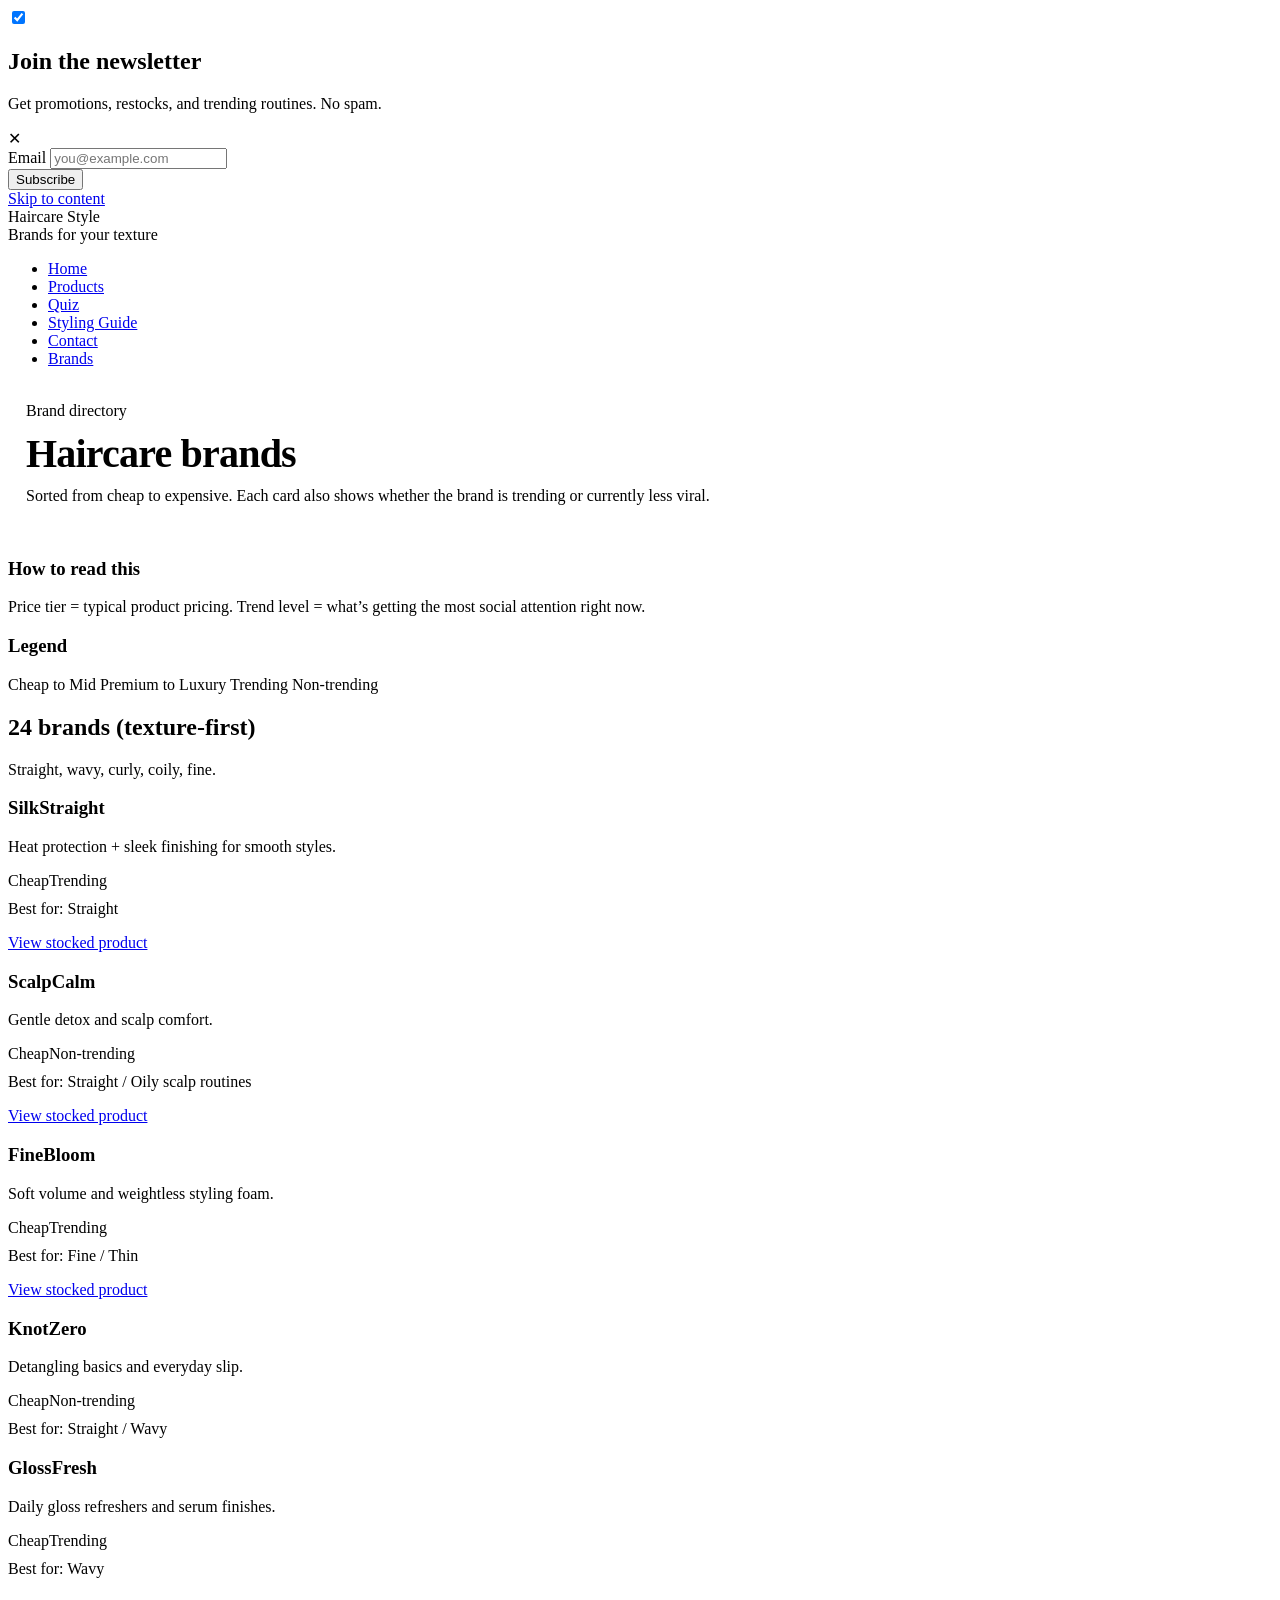
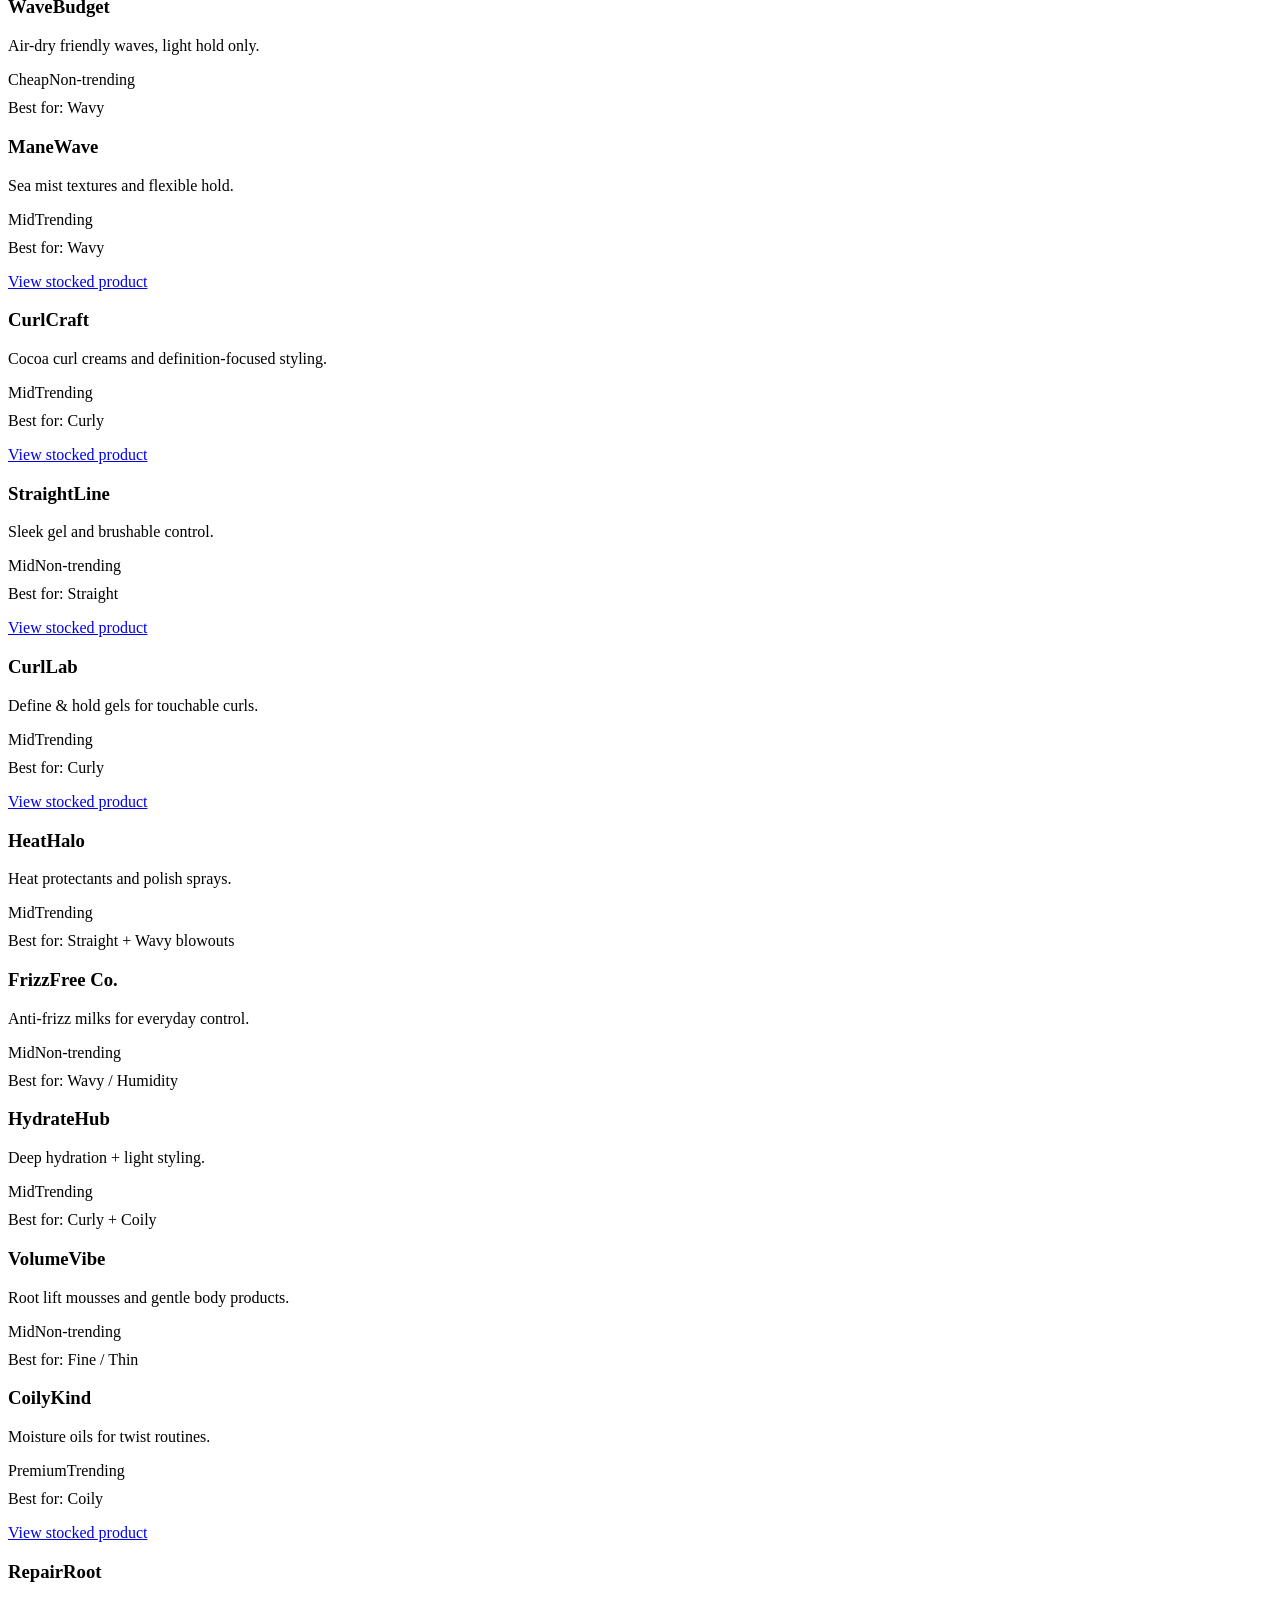
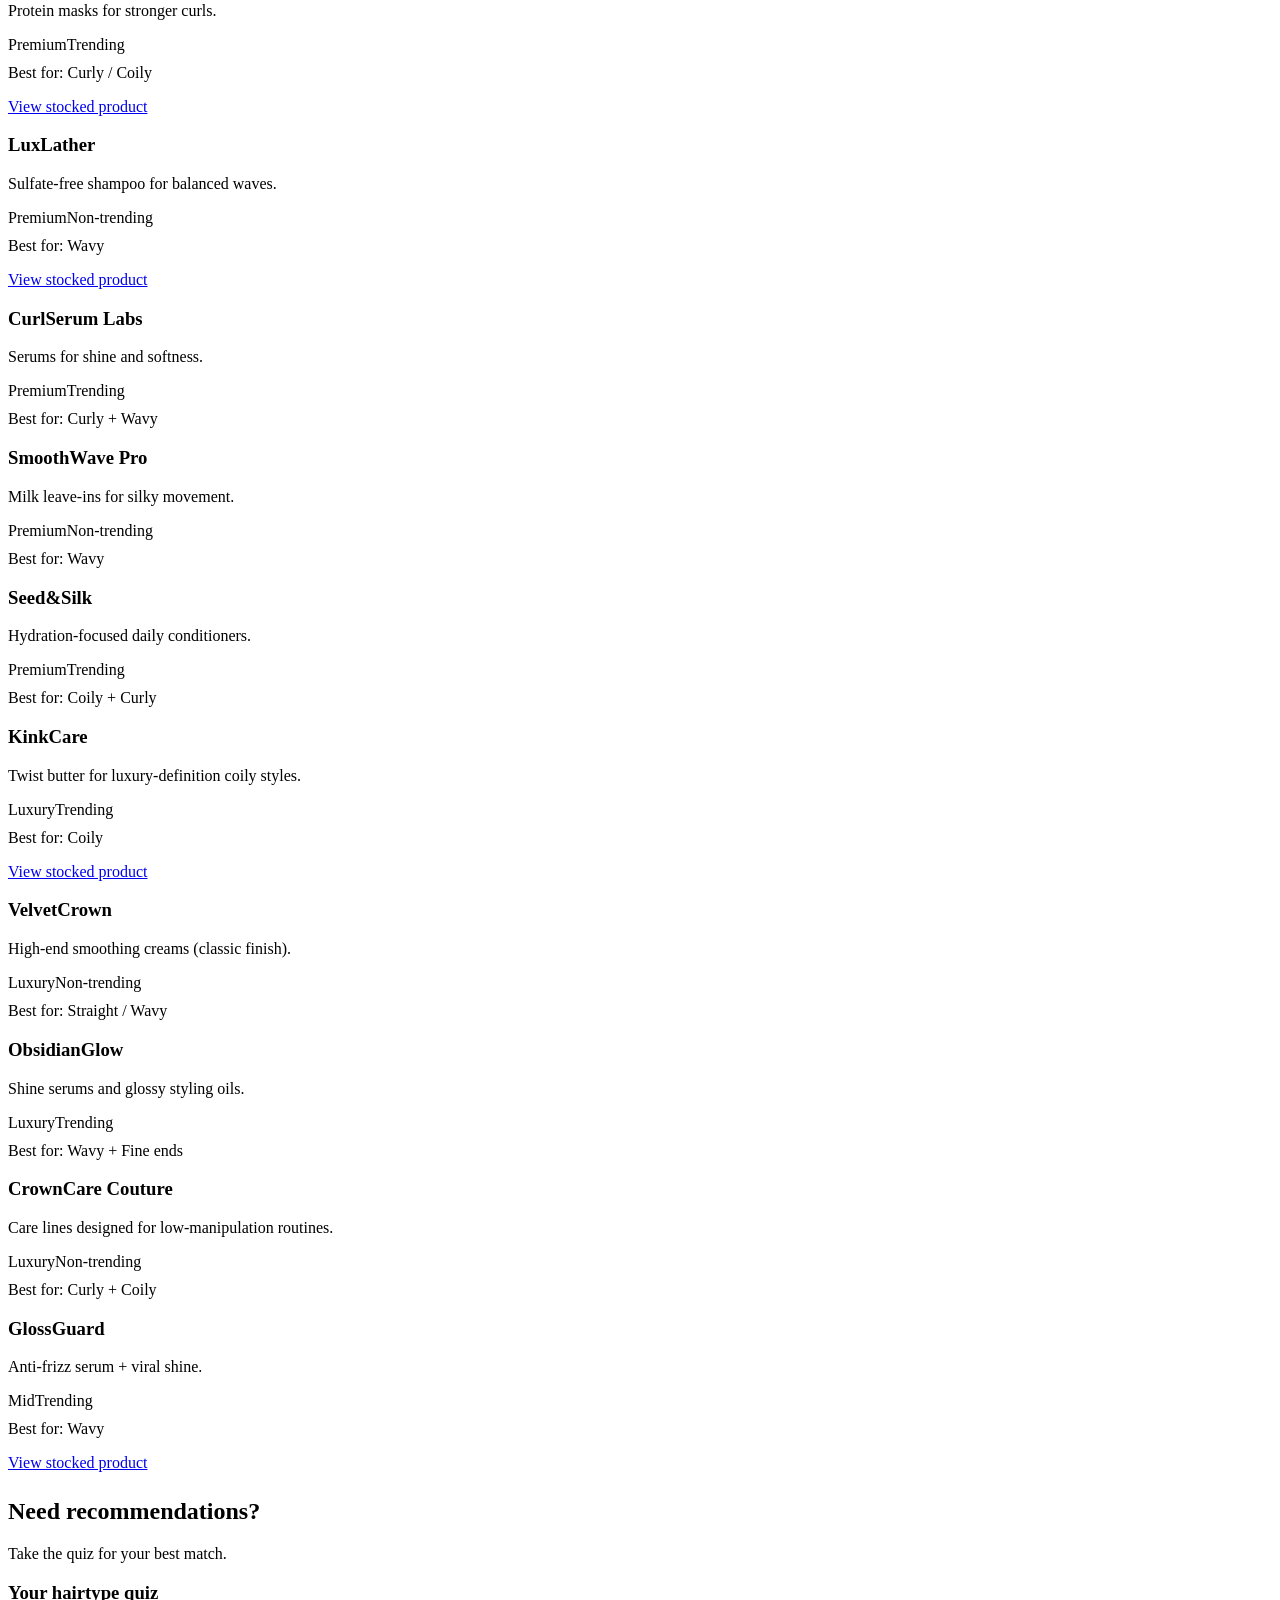
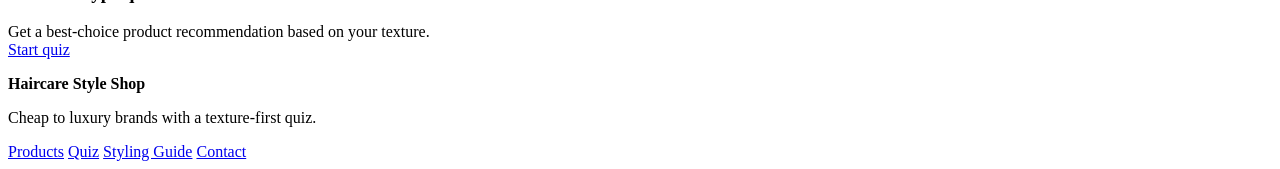
==== brands.html @ ae375c03 "Add complete haircare webshop with products, contact form and styling" ====
<!doctype html>
<html lang="en">
<head>
    <meta charset="utf-8" />
    <meta name="viewport" content="width=device-width, initial-scale=1" />
    <title>Brands | Haircare Style Shop</title>
    <meta name="description" content="Browse haircare and styling brands by price tier (cheap to luxury) and trend level (trending vs non-trending)." />
    <link rel="stylesheet" href="styles.css" />
</head>
<body>
<!-- Newsletter popup (CSS-only) -->
<input id="newsletter-popup" class="newsletter-toggle" type="checkbox" checked aria-hidden="true" />
<label for="newsletter-popup" class="newsletter-overlay" aria-hidden="true"></label>
<section class="newsletter-popup" aria-label="Newsletter signup popup" role="dialog" aria-modal="true">
    <div class="popup-head">
        <div>
            <h2 class="popup-title">Join the newsletter</h2>
            <p class="popup-sub">Get promotions, restocks, and trending routines. No spam.</p>
        </div>
        <label for="newsletter-popup" class="popup-close" aria-label="Close newsletter popup">✕</label>
    </div>
    <form class="popup-form" action="mailto:hello@haircare-style.test" method="post" enctype="text/plain">
        <div class="field">
            <label for="newsletter-email-popup-brands">Email</label>
            <input id="newsletter-email-popup-brands" type="email" name="email" required placeholder="you@example.com" />
        </div>
        <button class="primary" type="submit">Subscribe</button>
    </form>
</section>

<a class="skip-link" href="#content">Skip to content</a>

<header>
    <div class="container header-inner">
        <div class="logo" aria-label="Haircare Style Shop">
            <span class="logo-mark" aria-hidden="true"></span>
            <div>
                <div class="logo-name">Haircare Style</div>
                <div class="logo-sub">Brands for your texture</div>
            </div>
        </div>
        <nav aria-label="Main navigation">
            <ul>
                <li><a href="index.html">Home</a></li>
                <li><a href="products.html">Products</a></li>
                <li><a href="quiz.html">Quiz</a></li>
                <li><a href="styling-guide.html">Styling Guide</a></li>
                <li><a href="contact.html">Contact</a></li>
                <li><a href="brands.html">Brands</a></li>
            </ul>
        </nav>
    </div>
</header>

<main id="content" class="container">
    <section class="hero-card" style="padding:18px 18px;">
        <div class="hero-kicker">Brand directory</div>
        <h1 style="margin:10px 0 0; font-size:40px; letter-spacing:-.02em;">Haircare brands</h1>
        <p class="hero-lead" style="margin-top:10px;">
            Sorted from cheap to expensive. Each card also shows whether the brand is trending or currently less viral.
        </p>
    </section>

    <section class="side-by-side" aria-label="Brand legend">
        <div class="panel">
            <h3>How to read this</h3>
            <p class="popup-sub" style="margin:0;">
                Price tier = typical product pricing. Trend level = what’s getting the most social attention right now.
            </p>
        </div>
        <div class="panel">
            <h3>Legend</h3>
            <div class="chips" style="margin-top:10px;">
                <span class="chip">Cheap to Mid</span>
                <span class="chip">Premium to Luxury</span>
                <span class="chip">Trending</span>
                <span class="chip">Non-trending</span>
            </div>
        </div>
    </section>

    <section class="section-title">
        <h2>24 brands (texture-first)</h2>
        <p>Straight, wavy, curly, coily, fine.</p>
    </section>

    <div class="brands-grid" aria-label="Brands grid">
        <!-- Cheap tier -->
        <article class="brand-card">
            <h3>SilkStraight</h3>
            <p>Heat protection + sleek finishing for smooth styles.</p>
            <div class="mini-meta">
                <span class="badge">Cheap</span><span class="badge">Trending</span>
            </div>
            <p class="popup-sub" style="margin-top:10px;">Best for: Straight</p>
            <a class="link-btn primary" href="product.html#p-heat-protectant" style="margin-top:10px; width:100%; justify-content:center;">View stocked product</a>
        </article>

        <article class="brand-card">
            <h3>ScalpCalm</h3>
            <p>Gentle detox and scalp comfort.</p>
            <div class="mini-meta">
                <span class="badge">Cheap</span><span class="badge">Non-trending</span>
            </div>
            <p class="popup-sub" style="margin-top:10px;">Best for: Straight / Oily scalp routines</p>
            <a class="link-btn primary" href="product.html#p-detox-shampoo" style="margin-top:10px; width:100%; justify-content:center;">View stocked product</a>
        </article>

        <article class="brand-card">
            <h3>FineBloom</h3>
            <p>Soft volume and weightless styling foam.</p>
            <div class="mini-meta">
                <span class="badge">Cheap</span><span class="badge">Trending</span>
            </div>
            <p class="popup-sub" style="margin-top:10px;">Best for: Fine / Thin</p>
            <a class="link-btn primary" href="product.html#p-volume-foam" style="margin-top:10px; width:100%; justify-content:center;">View stocked product</a>
        </article>

        <article class="brand-card">
            <h3>KnotZero</h3>
            <p>Detangling basics and everyday slip.</p>
            <div class="mini-meta">
                <span class="badge">Cheap</span><span class="badge">Non-trending</span>
            </div>
            <p class="popup-sub" style="margin-top:10px;">Best for: Straight / Wavy</p>
        </article>

        <article class="brand-card">
            <h3>GlossFresh</h3>
            <p>Daily gloss refreshers and serum finishes.</p>
            <div class="mini-meta">
                <span class="badge">Cheap</span><span class="badge">Trending</span>
            </div>
            <p class="popup-sub" style="margin-top:10px;">Best for: Wavy</p>
        </article>

        <article class="brand-card">
            <h3>WaveBudget</h3>
            <p>Air-dry friendly waves, light hold only.</p>
            <div class="mini-meta">
                <span class="badge">Cheap</span><span class="badge">Non-trending</span>
            </div>
            <p class="popup-sub" style="margin-top:10px;">Best for: Wavy</p>
        </article>

        <!-- Mid tier -->
        <article class="brand-card">
            <h3>ManeWave</h3>
            <p>Sea mist textures and flexible hold.</p>
            <div class="mini-meta">
                <span class="badge">Mid</span><span class="badge">Trending</span>
            </div>
            <p class="popup-sub" style="margin-top:10px;">Best for: Wavy</p>
            <a class="link-btn primary" href="product.html#p-sea-mist" style="margin-top:10px; width:100%; justify-content:center;">View stocked product</a>
        </article>

        <article class="brand-card">
            <h3>CurlCraft</h3>
            <p>Cocoa curl creams and definition-focused styling.</p>
            <div class="mini-meta">
                <span class="badge">Mid</span><span class="badge">Trending</span>
            </div>
            <p class="popup-sub" style="margin-top:10px;">Best for: Curly</p>
            <a class="link-btn primary" href="product.html#p-cocoa-curl-cream" style="margin-top:10px; width:100%; justify-content:center;">View stocked product</a>
        </article>

        <article class="brand-card">
            <h3>StraightLine</h3>
            <p>Sleek gel and brushable control.</p>
            <div class="mini-meta">
                <span class="badge">Mid</span><span class="badge">Non-trending</span>
            </div>
            <p class="popup-sub" style="margin-top:10px;">Best for: Straight</p>
            <a class="link-btn primary" href="product.html#p-sleek-gel" style="margin-top:10px; width:100%; justify-content:center;">View stocked product</a>
        </article>

        <article class="brand-card">
            <h3>CurlLab</h3>
            <p>Define & hold gels for touchable curls.</p>
            <div class="mini-meta">
                <span class="badge">Mid</span><span class="badge">Trending</span>
            </div>
            <p class="popup-sub" style="margin-top:10px;">Best for: Curly</p>
            <a class="link-btn primary" href="product.html#p-define-hold-gel" style="margin-top:10px; width:100%; justify-content:center;">View stocked product</a>
        </article>

        <article class="brand-card">
            <h3>HeatHalo</h3>
            <p>Heat protectants and polish sprays.</p>
            <div class="mini-meta">
                <span class="badge">Mid</span><span class="badge">Trending</span>
            </div>
            <p class="popup-sub" style="margin-top:10px;">Best for: Straight + Wavy blowouts</p>
        </article>

        <article class="brand-card">
            <h3>FrizzFree Co.</h3>
            <p>Anti-frizz milks for everyday control.</p>
            <div class="mini-meta">
                <span class="badge">Mid</span><span class="badge">Non-trending</span>
            </div>
            <p class="popup-sub" style="margin-top:10px;">Best for: Wavy / Humidity</p>
        </article>

        <article class="brand-card">
            <h3>HydrateHub</h3>
            <p>Deep hydration + light styling.</p>
            <div class="mini-meta">
                <span class="badge">Mid</span><span class="badge">Trending</span>
            </div>
            <p class="popup-sub" style="margin-top:10px;">Best for: Curly + Coily</p>
        </article>

        <article class="brand-card">
            <h3>VolumeVibe</h3>
            <p>Root lift mousses and gentle body products.</p>
            <div class="mini-meta">
                <span class="badge">Mid</span><span class="badge">Non-trending</span>
            </div>
            <p class="popup-sub" style="margin-top:10px;">Best for: Fine / Thin</p>
        </article>

        <!-- Premium tier -->
        <article class="brand-card">
            <h3>CoilyKind</h3>
            <p>Moisture oils for twist routines.</p>
            <div class="mini-meta">
                <span class="badge">Premium</span><span class="badge">Trending</span>
            </div>
            <p class="popup-sub" style="margin-top:10px;">Best for: Coily</p>
            <a class="link-btn primary" href="product.html#p-revive-oil" style="margin-top:10px; width:100%; justify-content:center;">View stocked product</a>
        </article>

        <article class="brand-card">
            <h3>RepairRoot</h3>
            <p>Protein masks for stronger curls.</p>
            <div class="mini-meta">
                <span class="badge">Premium</span><span class="badge">Trending</span>
            </div>
            <p class="popup-sub" style="margin-top:10px;">Best for: Curly / Coily</p>
            <a class="link-btn primary" href="product.html#p-protein-mask" style="margin-top:10px; width:100%; justify-content:center;">View stocked product</a>
        </article>

        <article class="brand-card">
            <h3>LuxLather</h3>
            <p>Sulfate-free shampoo for balanced waves.</p>
            <div class="mini-meta">
                <span class="badge">Premium</span><span class="badge">Non-trending</span>
            </div>
            <p class="popup-sub" style="margin-top:10px;">Best for: Wavy</p>
            <a class="link-btn primary" href="product.html#p-sulfate-free-shampoo" style="margin-top:10px; width:100%; justify-content:center;">View stocked product</a>
        </article>

        <article class="brand-card">
            <h3>CurlSerum Labs</h3>
            <p>Serums for shine and softness.</p>
            <div class="mini-meta">
                <span class="badge">Premium</span><span class="badge">Trending</span>
            </div>
            <p class="popup-sub" style="margin-top:10px;">Best for: Curly + Wavy</p>
        </article>

        <article class="brand-card">
            <h3>SmoothWave Pro</h3>
            <p>Milk leave-ins for silky movement.</p>
            <div class="mini-meta">
                <span class="badge">Premium</span><span class="badge">Non-trending</span>
            </div>
            <p class="popup-sub" style="margin-top:10px;">Best for: Wavy</p>
        </article>

        <article class="brand-card">
            <h3>Seed&Silk</h3>
            <p>Hydration-focused daily conditioners.</p>
            <div class="mini-meta">
                <span class="badge">Premium</span><span class="badge">Trending</span>
            </div>
            <p class="popup-sub" style="margin-top:10px;">Best for: Coily + Curly</p>
        </article>

        <!-- Luxury tier -->
        <article class="brand-card">
            <h3>KinkCare</h3>
            <p>Twist butter for luxury-definition coily styles.</p>
            <div class="mini-meta">
                <span class="badge">Luxury</span><span class="badge">Trending</span>
            </div>
            <p class="popup-sub" style="margin-top:10px;">Best for: Coily</p>
            <a class="link-btn primary" href="product.html#p-twist-butter" style="margin-top:10px; width:100%; justify-content:center;">View stocked product</a>
        </article>

        <article class="brand-card">
            <h3>VelvetCrown</h3>
            <p>High-end smoothing creams (classic finish).</p>
            <div class="mini-meta">
                <span class="badge">Luxury</span><span class="badge">Non-trending</span>
            </div>
            <p class="popup-sub" style="margin-top:10px;">Best for: Straight / Wavy</p>
        </article>

        <article class="brand-card">
            <h3>ObsidianGlow</h3>
            <p>Shine serums and glossy styling oils.</p>
            <div class="mini-meta">
                <span class="badge">Luxury</span><span class="badge">Trending</span>
            </div>
            <p class="popup-sub" style="margin-top:10px;">Best for: Wavy + Fine ends</p>
        </article>

        <article class="brand-card" style="grid-column: span 3;">
            <h3>CrownCare Couture</h3>
            <p>Care lines designed for low-manipulation routines.</p>
            <div class="mini-meta">
                <span class="badge">Luxury</span><span class="badge">Non-trending</span>
            </div>
            <p class="popup-sub" style="margin-top:10px;">Best for: Curly + Coily</p>
        </article>

        <!-- Remaining stocked premium/mid brands for the required 12 products -->
        <article class="brand-card">
            <h3>GlossGuard</h3>
            <p>Anti-frizz serum + viral shine.</p>
            <div class="mini-meta">
                <span class="badge">Mid</span><span class="badge">Trending</span>
            </div>
            <p class="popup-sub" style="margin-top:10px;">Best for: Wavy</p>
            <a class="link-btn primary" href="product.html#p-anti-frizz-serum" style="margin-top:10px; width:100%; justify-content:center;">View stocked product</a>
        </article>
    </div>

    <section class="section-title" style="margin-top:26px;">
        <h2>Need recommendations?</h2>
        <p>Take the quiz for your best match.</p>
    </section>
    <div class="panel">
        <div class="side-by-side">
            <div>
                <h3>Your hairtype quiz</h3>
                <p class="popup-sub" style="margin:0;">Get a best-choice product recommendation based on your texture.</p>
            </div>
            <div>
                <a class="btn primary" href="quiz.html">Start quiz</a>
            </div>
        </div>
    </div>
</main>

<footer>
    <div class="container footer-inner">
        <div>
            <p style="font-weight:800; color:var(--text);">Haircare Style Shop</p>
            <p>Cheap to luxury brands with a texture-first quiz.</p>
        </div>
        <div class="footer-links" aria-label="Footer links">
            <a href="products.html">Products</a>
            <a href="quiz.html">Quiz</a>
            <a href="styling-guide.html">Styling Guide</a>
            <a href="contact.html">Contact</a>
        </div>
    </div>
</footer>
</body>
</html>
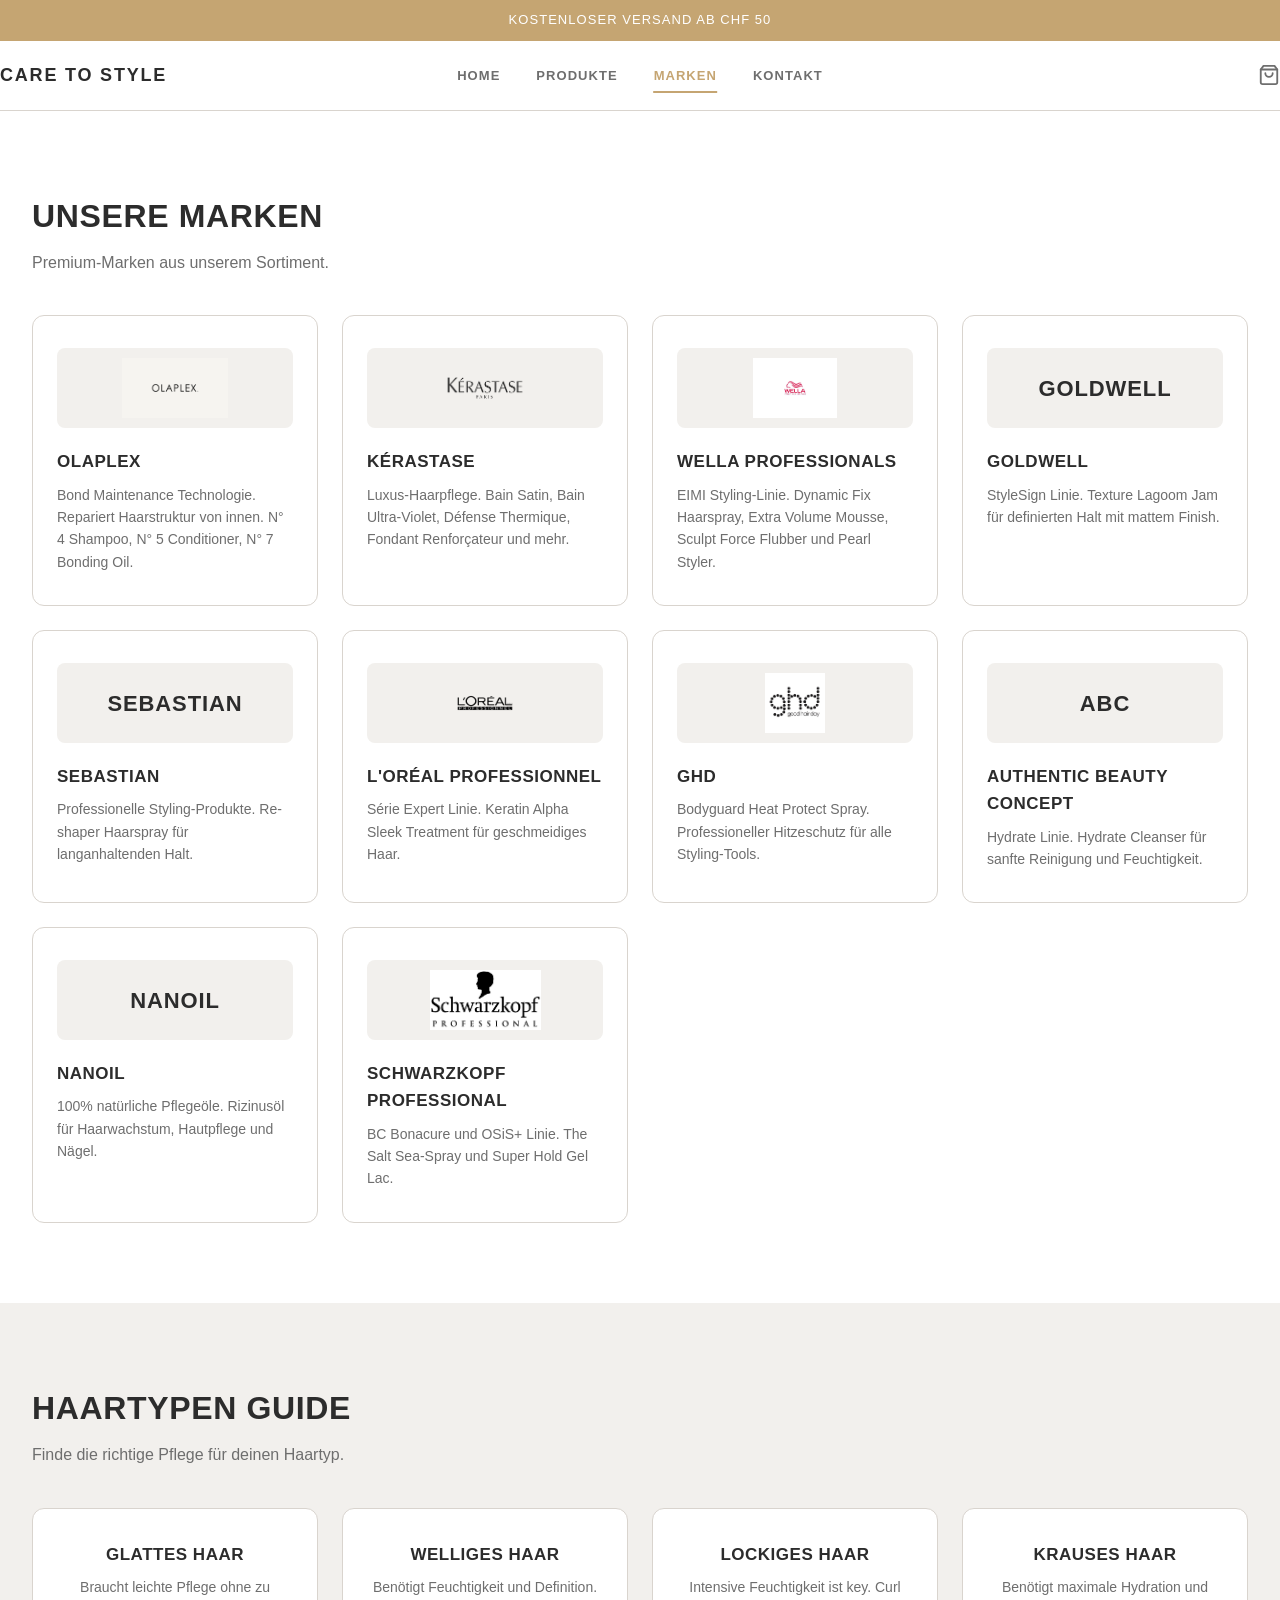
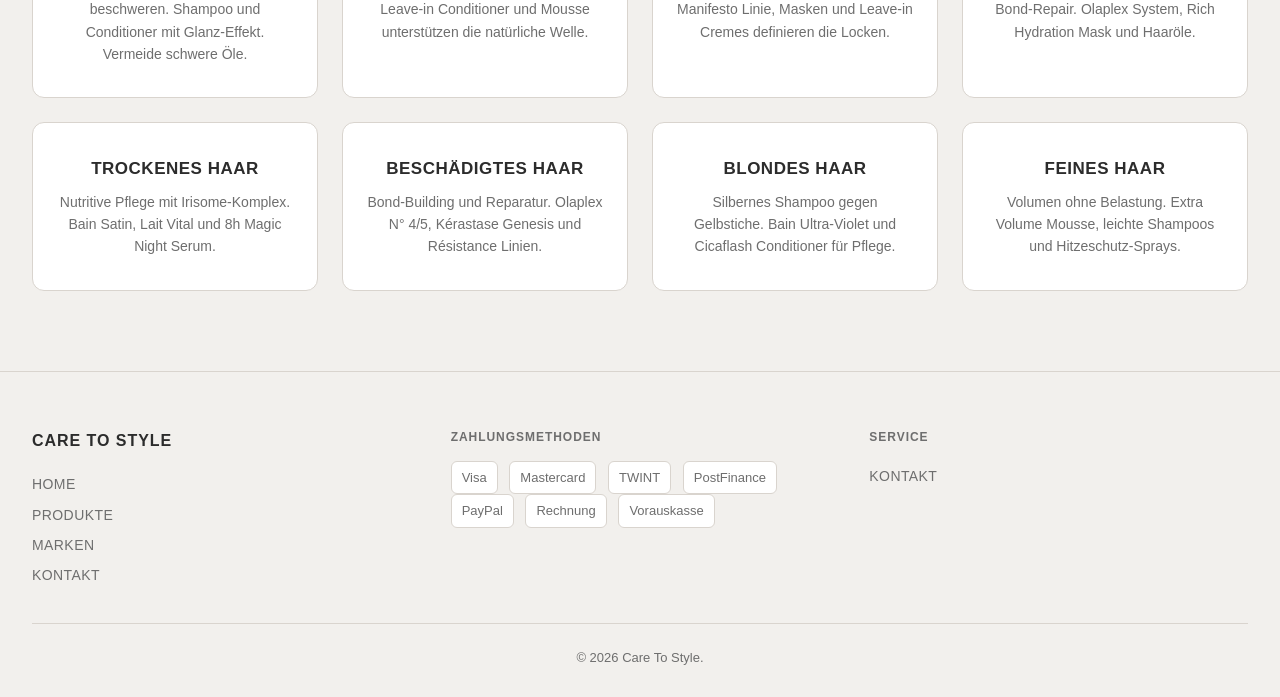
==== commit debc217d: "adjusted font, color, structure, layout" ====
--- a/brands.html
+++ b/brands.html
@@ -1,364 +1,192 @@
 <!doctype html>
-<html lang="en">
+<html lang="de">
 <head>
     <meta charset="utf-8" />
     <meta name="viewport" content="width=device-width, initial-scale=1" />
-    <title>Brands | Haircare Style Shop</title>
-    <meta name="description" content="Browse haircare and styling brands by price tier (cheap to luxury) and trend level (trending vs non-trending)." />
-    <link rel="stylesheet" href="styles.css" />
+    <title>Marken | Care To Style</title>
+    <meta name="description" content="Entdecke unsere Marken: Olaplex, Kérastase, Wella Professionals, Goldwell, Sebastian, L'Oréal Professionnel und mehr." />
+    <link rel="stylesheet" href="style.css" />
 </head>
 <body>
-<!-- Newsletter popup (CSS-only) -->
-<input id="newsletter-popup" class="newsletter-toggle" type="checkbox" checked aria-hidden="true" />
-<label for="newsletter-popup" class="newsletter-overlay" aria-hidden="true"></label>
-<section class="newsletter-popup" aria-label="Newsletter signup popup" role="dialog" aria-modal="true">
-    <div class="popup-head">
-        <div>
-            <h2 class="popup-title">Join the newsletter</h2>
-            <p class="popup-sub">Get promotions, restocks, and trending routines. No spam.</p>
-        </div>
-        <label for="newsletter-popup" class="popup-close" aria-label="Close newsletter popup">✕</label>
-    </div>
-    <form class="popup-form" action="mailto:hello@haircare-style.test" method="post" enctype="text/plain">
-        <div class="field">
-            <label for="newsletter-email-popup-brands">Email</label>
-            <input id="newsletter-email-popup-brands" type="email" name="email" required placeholder="you@example.com" />
-        </div>
-        <button class="primary" type="submit">Subscribe</button>
-    </form>
-</section>
+<a class="skip-link" href="#content">Zum Inhalt</a>
 
-<a class="skip-link" href="#content">Skip to content</a>
+<div class="top-banner">Kostenloser Versand ab CHF 50</div>
 
 <header>
     <div class="container header-inner">
-        <div class="logo" aria-label="Haircare Style Shop">
-            <span class="logo-mark" aria-hidden="true"></span>
-            <div>
-                <div class="logo-name">Haircare Style</div>
-                <div class="logo-sub">Brands for your texture</div>
-            </div>
+        <div class="logo">
+            <span class="logo-name">Care To Style</span>
         </div>
-        <nav aria-label="Main navigation">
+        <nav class="main-nav" aria-label="Hauptnavigation">
             <ul>
                 <li><a href="index.html">Home</a></li>
-                <li><a href="products.html">Products</a></li>
-                <li><a href="quiz.html">Quiz</a></li>
-                <li><a href="styling-guide.html">Styling Guide</a></li>
-                <li><a href="contact.html">Contact</a></li>
-                <li><a href="brands.html">Brands</a></li>
+                <li><a href="products.html">Produkte</a></li>
+                <li><a href="brands.html" class="active">Marken</a></li>
+                <li><a href="contact.html">Kontakt</a></li>
             </ul>
         </nav>
+        <div class="header-actions">
+            <a href="cart.html" class="cart-icon" aria-label="Warenkorb">
+                <svg width="22" height="22" viewBox="0 0 24 24" fill="none" stroke="currentColor" stroke-width="2" stroke-linecap="round" stroke-linejoin="round"><path d="M6 2L3 6v14a2 2 0 002 2h14a2 2 0 002-2V6l-3-4z"/><line x1="3" y1="6" x2="21" y2="6"/><path d="M16 10a4 4 0 01-8 0"/></svg>
+                <span class="cart-badge" id="cart-count">0</span>
+            </a>
+        </div>
     </div>
 </header>
 
-<main id="content" class="container">
-    <section class="hero-card" style="padding:18px 18px;">
-        <div class="hero-kicker">Brand directory</div>
-        <h1 style="margin:10px 0 0; font-size:40px; letter-spacing:-.02em;">Haircare brands</h1>
-        <p class="hero-lead" style="margin-top:10px;">
-            Sorted from cheap to expensive. Each card also shows whether the brand is trending or currently less viral.
-        </p>
-    </section>
+<main id="content">
+    <section class="section">
+        <div class="container">
+            <h1 class="section-title">Unsere Marken</h1>
+            <p class="section-subtitle">Premium-Marken aus unserem Sortiment.</p>
 
-    <section class="side-by-side" aria-label="Brand legend">
-        <div class="panel">
-            <h3>How to read this</h3>
-            <p class="popup-sub" style="margin:0;">
-                Price tier = typical product pricing. Trend level = what’s getting the most social attention right now.
-            </p>
-        </div>
-        <div class="panel">
-            <h3>Legend</h3>
-            <div class="chips" style="margin-top:10px;">
-                <span class="chip">Cheap to Mid</span>
-                <span class="chip">Premium to Luxury</span>
-                <span class="chip">Trending</span>
-                <span class="chip">Non-trending</span>
+            <div class="brand-grid">
+                <a href="products.html" class="brand-card">
+                    <div class="brand-logo"><img src="images/Olaplex_Logo.png" alt="Olaplex Logo" /></div>
+                    <div class="info">
+                        <h3>Olaplex</h3>
+                        <p>Bond Maintenance Technologie. Repariert Haarstruktur von innen. N° 4 Shampoo, N° 5 Conditioner, N° 7 Bonding Oil.</p>
+                    </div>
+                </a>
+                <a href="products.html" class="brand-card">
+                    <div class="brand-logo"><img src="images/kerastase-logo.png" alt="Kérastase Logo" /></div>
+                    <div class="info">
+                        <h3>Kérastase</h3>
+                        <p>Luxus-Haarpflege. Bain Satin, Bain Ultra-Violet, Défense Thermique, Fondant Renforçateur und mehr.</p>
+                    </div>
+                </a>
+                <a href="products.html" class="brand-card">
+                    <div class="brand-logo"><img src="images/wella-professionals-logo.jpg" alt="Wella Professionals Logo" /></div>
+                    <div class="info">
+                        <h3>Wella Professionals</h3>
+                        <p>EIMI Styling-Linie. Dynamic Fix Haarspray, Extra Volume Mousse, Sculpt Force Flubber und Pearl Styler.</p>
+                    </div>
+                </a>
+                <a href="products.html" class="brand-card">
+                    <div class="brand-logo">Goldwell</div>
+                    <div class="info">
+                        <h3>Goldwell</h3>
+                        <p>StyleSign Linie. Texture Lagoom Jam für definierten Halt mit mattem Finish.</p>
+                    </div>
+                </a>
+                <a href="products.html" class="brand-card">
+                    <div class="brand-logo">Sebastian</div>
+                    <div class="info">
+                        <h3>Sebastian</h3>
+                        <p>Professionelle Styling-Produkte. Re-shaper Haarspray für langanhaltenden Halt.</p>
+                    </div>
+                </a>
+                <a href="products.html" class="brand-card">
+                    <div class="brand-logo"><img src="images/l-oreal-professionnel-logo-png-transparent.png" alt="L'Oréal Professionnel Logo" /></div>
+                    <div class="info">
+                        <h3>L'Oréal Professionnel</h3>
+                        <p>Série Expert Linie. Keratin Alpha Sleek Treatment für geschmeidiges Haar.</p>
+                    </div>
+                </a>
+                <a href="products.html" class="brand-card">
+                    <div class="brand-logo"><img src="images/ghd-logo.png" alt="ghd Logo" /></div>
+                    <div class="info">
+                        <h3>ghd</h3>
+                        <p>Bodyguard Heat Protect Spray. Professioneller Hitzeschutz für alle Styling-Tools.</p>
+                    </div>
+                </a>
+                <a href="products.html" class="brand-card">
+                    <div class="brand-logo">ABC</div>
+                    <div class="info">
+                        <h3>Authentic Beauty Concept</h3>
+                        <p>Hydrate Linie. Hydrate Cleanser für sanfte Reinigung und Feuchtigkeit.</p>
+                    </div>
+                </a>
+                <a href="products.html" class="brand-card">
+                    <div class="brand-logo">Nanoil</div>
+                    <div class="info">
+                        <h3>Nanoil</h3>
+                        <p>100% natürliche Pflegeöle. Rizinusöl für Haarwachstum, Hautpflege und Nägel.</p>
+                    </div>
+                </a>
+                <a href="products.html" class="brand-card">
+                    <div class="brand-logo"><img src="images/Schwarzkopf-logo.jpg" alt="Schwarzkopf Professional Logo" /></div>
+                    <div class="info">
+                        <h3>Schwarzkopf Professional</h3>
+                        <p>BC Bonacure und OSiS+ Linie. The Salt Sea-Spray und Super Hold Gel Lac.</p>
+                    </div>
+                </a>
             </div>
         </div>
     </section>
 
-    <section class="section-title">
-        <h2>24 brands (texture-first)</h2>
-        <p>Straight, wavy, curly, coily, fine.</p>
-    </section>
-
-    <div class="brands-grid" aria-label="Brands grid">
-        <!-- Cheap tier -->
-        <article class="brand-card">
-            <h3>SilkStraight</h3>
-            <p>Heat protection + sleek finishing for smooth styles.</p>
-            <div class="mini-meta">
-                <span class="badge">Cheap</span><span class="badge">Trending</span>
-            </div>
-            <p class="popup-sub" style="margin-top:10px;">Best for: Straight</p>
-            <a class="link-btn primary" href="product.html#p-heat-protectant" style="margin-top:10px; width:100%; justify-content:center;">View stocked product</a>
-        </article>
-
-        <article class="brand-card">
-            <h3>ScalpCalm</h3>
-            <p>Gentle detox and scalp comfort.</p>
-            <div class="mini-meta">
-                <span class="badge">Cheap</span><span class="badge">Non-trending</span>
-            </div>
-            <p class="popup-sub" style="margin-top:10px;">Best for: Straight / Oily scalp routines</p>
-            <a class="link-btn primary" href="product.html#p-detox-shampoo" style="margin-top:10px; width:100%; justify-content:center;">View stocked product</a>
-        </article>
-
-        <article class="brand-card">
-            <h3>FineBloom</h3>
-            <p>Soft volume and weightless styling foam.</p>
-            <div class="mini-meta">
-                <span class="badge">Cheap</span><span class="badge">Trending</span>
-            </div>
-            <p class="popup-sub" style="margin-top:10px;">Best for: Fine / Thin</p>
-            <a class="link-btn primary" href="product.html#p-volume-foam" style="margin-top:10px; width:100%; justify-content:center;">View stocked product</a>
-        </article>
-
-        <article class="brand-card">
-            <h3>KnotZero</h3>
-            <p>Detangling basics and everyday slip.</p>
-            <div class="mini-meta">
-                <span class="badge">Cheap</span><span class="badge">Non-trending</span>
-            </div>
-            <p class="popup-sub" style="margin-top:10px;">Best for: Straight / Wavy</p>
-        </article>
-
-        <article class="brand-card">
-            <h3>GlossFresh</h3>
-            <p>Daily gloss refreshers and serum finishes.</p>
-            <div class="mini-meta">
-                <span class="badge">Cheap</span><span class="badge">Trending</span>
-            </div>
-            <p class="popup-sub" style="margin-top:10px;">Best for: Wavy</p>
-        </article>
-
-        <article class="brand-card">
-            <h3>WaveBudget</h3>
-            <p>Air-dry friendly waves, light hold only.</p>
-            <div class="mini-meta">
-                <span class="badge">Cheap</span><span class="badge">Non-trending</span>
-            </div>
-            <p class="popup-sub" style="margin-top:10px;">Best for: Wavy</p>
-        </article>
-
-        <!-- Mid tier -->
-        <article class="brand-card">
-            <h3>ManeWave</h3>
-            <p>Sea mist textures and flexible hold.</p>
-            <div class="mini-meta">
-                <span class="badge">Mid</span><span class="badge">Trending</span>
-            </div>
-            <p class="popup-sub" style="margin-top:10px;">Best for: Wavy</p>
-            <a class="link-btn primary" href="product.html#p-sea-mist" style="margin-top:10px; width:100%; justify-content:center;">View stocked product</a>
-        </article>
-
-        <article class="brand-card">
-            <h3>CurlCraft</h3>
-            <p>Cocoa curl creams and definition-focused styling.</p>
-            <div class="mini-meta">
-                <span class="badge">Mid</span><span class="badge">Trending</span>
-            </div>
-            <p class="popup-sub" style="margin-top:10px;">Best for: Curly</p>
-            <a class="link-btn primary" href="product.html#p-cocoa-curl-cream" style="margin-top:10px; width:100%; justify-content:center;">View stocked product</a>
-        </article>
-
-        <article class="brand-card">
-            <h3>StraightLine</h3>
-            <p>Sleek gel and brushable control.</p>
-            <div class="mini-meta">
-                <span class="badge">Mid</span><span class="badge">Non-trending</span>
-            </div>
-            <p class="popup-sub" style="margin-top:10px;">Best for: Straight</p>
-            <a class="link-btn primary" href="product.html#p-sleek-gel" style="margin-top:10px; width:100%; justify-content:center;">View stocked product</a>
-        </article>
-
-        <article class="brand-card">
-            <h3>CurlLab</h3>
-            <p>Define & hold gels for touchable curls.</p>
-            <div class="mini-meta">
-                <span class="badge">Mid</span><span class="badge">Trending</span>
-            </div>
-            <p class="popup-sub" style="margin-top:10px;">Best for: Curly</p>
-            <a class="link-btn primary" href="product.html#p-define-hold-gel" style="margin-top:10px; width:100%; justify-content:center;">View stocked product</a>
-        </article>
-
-        <article class="brand-card">
-            <h3>HeatHalo</h3>
-            <p>Heat protectants and polish sprays.</p>
-            <div class="mini-meta">
-                <span class="badge">Mid</span><span class="badge">Trending</span>
-            </div>
-            <p class="popup-sub" style="margin-top:10px;">Best for: Straight + Wavy blowouts</p>
-        </article>
-
-        <article class="brand-card">
-            <h3>FrizzFree Co.</h3>
-            <p>Anti-frizz milks for everyday control.</p>
-            <div class="mini-meta">
-                <span class="badge">Mid</span><span class="badge">Non-trending</span>
-            </div>
-            <p class="popup-sub" style="margin-top:10px;">Best for: Wavy / Humidity</p>
-        </article>
-
-        <article class="brand-card">
-            <h3>HydrateHub</h3>
-            <p>Deep hydration + light styling.</p>
-            <div class="mini-meta">
-                <span class="badge">Mid</span><span class="badge">Trending</span>
-            </div>
-            <p class="popup-sub" style="margin-top:10px;">Best for: Curly + Coily</p>
-        </article>
-
-        <article class="brand-card">
-            <h3>VolumeVibe</h3>
-            <p>Root lift mousses and gentle body products.</p>
-            <div class="mini-meta">
-                <span class="badge">Mid</span><span class="badge">Non-trending</span>
-            </div>
-            <p class="popup-sub" style="margin-top:10px;">Best for: Fine / Thin</p>
-        </article>
-
-        <!-- Premium tier -->
-        <article class="brand-card">
-            <h3>CoilyKind</h3>
-            <p>Moisture oils for twist routines.</p>
-            <div class="mini-meta">
-                <span class="badge">Premium</span><span class="badge">Trending</span>
-            </div>
-            <p class="popup-sub" style="margin-top:10px;">Best for: Coily</p>
-            <a class="link-btn primary" href="product.html#p-revive-oil" style="margin-top:10px; width:100%; justify-content:center;">View stocked product</a>
-        </article>
-
-        <article class="brand-card">
-            <h3>RepairRoot</h3>
-            <p>Protein masks for stronger curls.</p>
-            <div class="mini-meta">
-                <span class="badge">Premium</span><span class="badge">Trending</span>
-            </div>
-            <p class="popup-sub" style="margin-top:10px;">Best for: Curly / Coily</p>
-            <a class="link-btn primary" href="product.html#p-protein-mask" style="margin-top:10px; width:100%; justify-content:center;">View stocked product</a>
-        </article>
-
-        <article class="brand-card">
-            <h3>LuxLather</h3>
-            <p>Sulfate-free shampoo for balanced waves.</p>
-            <div class="mini-meta">
-                <span class="badge">Premium</span><span class="badge">Non-trending</span>
-            </div>
-            <p class="popup-sub" style="margin-top:10px;">Best for: Wavy</p>
-            <a class="link-btn primary" href="product.html#p-sulfate-free-shampoo" style="margin-top:10px; width:100%; justify-content:center;">View stocked product</a>
-        </article>
-
-        <article class="brand-card">
-            <h3>CurlSerum Labs</h3>
-            <p>Serums for shine and softness.</p>
-            <div class="mini-meta">
-                <span class="badge">Premium</span><span class="badge">Trending</span>
-            </div>
-            <p class="popup-sub" style="margin-top:10px;">Best for: Curly + Wavy</p>
-        </article>
-
-        <article class="brand-card">
-            <h3>SmoothWave Pro</h3>
-            <p>Milk leave-ins for silky movement.</p>
-            <div class="mini-meta">
-                <span class="badge">Premium</span><span class="badge">Non-trending</span>
-            </div>
-            <p class="popup-sub" style="margin-top:10px;">Best for: Wavy</p>
-        </article>
-
-        <article class="brand-card">
-            <h3>Seed&Silk</h3>
-            <p>Hydration-focused daily conditioners.</p>
-            <div class="mini-meta">
-                <span class="badge">Premium</span><span class="badge">Trending</span>
-            </div>
-            <p class="popup-sub" style="margin-top:10px;">Best for: Coily + Curly</p>
-        </article>
-
-        <!-- Luxury tier -->
-        <article class="brand-card">
-            <h3>KinkCare</h3>
-            <p>Twist butter for luxury-definition coily styles.</p>
-            <div class="mini-meta">
-                <span class="badge">Luxury</span><span class="badge">Trending</span>
-            </div>
-            <p class="popup-sub" style="margin-top:10px;">Best for: Coily</p>
-            <a class="link-btn primary" href="product.html#p-twist-butter" style="margin-top:10px; width:100%; justify-content:center;">View stocked product</a>
-        </article>
-
-        <article class="brand-card">
-            <h3>VelvetCrown</h3>
-            <p>High-end smoothing creams (classic finish).</p>
-            <div class="mini-meta">
-                <span class="badge">Luxury</span><span class="badge">Non-trending</span>
-            </div>
-            <p class="popup-sub" style="margin-top:10px;">Best for: Straight / Wavy</p>
-        </article>
-
-        <article class="brand-card">
-            <h3>ObsidianGlow</h3>
-            <p>Shine serums and glossy styling oils.</p>
-            <div class="mini-meta">
-                <span class="badge">Luxury</span><span class="badge">Trending</span>
-            </div>
-            <p class="popup-sub" style="margin-top:10px;">Best for: Wavy + Fine ends</p>
-        </article>
-
-        <article class="brand-card" style="grid-column: span 3;">
-            <h3>CrownCare Couture</h3>
-            <p>Care lines designed for low-manipulation routines.</p>
-            <div class="mini-meta">
-                <span class="badge">Luxury</span><span class="badge">Non-trending</span>
-            </div>
-            <p class="popup-sub" style="margin-top:10px;">Best for: Curly + Coily</p>
-        </article>
-
-        <!-- Remaining stocked premium/mid brands for the required 12 products -->
-        <article class="brand-card">
-            <h3>GlossGuard</h3>
-            <p>Anti-frizz serum + viral shine.</p>
-            <div class="mini-meta">
-                <span class="badge">Mid</span><span class="badge">Trending</span>
-            </div>
-            <p class="popup-sub" style="margin-top:10px;">Best for: Wavy</p>
-            <a class="link-btn primary" href="product.html#p-anti-frizz-serum" style="margin-top:10px; width:100%; justify-content:center;">View stocked product</a>
-        </article>
-    </div>
-
-    <section class="section-title" style="margin-top:26px;">
-        <h2>Need recommendations?</h2>
-        <p>Take the quiz for your best match.</p>
-    </section>
-    <div class="panel">
-        <div class="side-by-side">
-            <div>
-                <h3>Your hairtype quiz</h3>
-                <p class="popup-sub" style="margin:0;">Get a best-choice product recommendation based on your texture.</p>
-            </div>
-            <div>
-                <a class="btn primary" href="quiz.html">Start quiz</a>
+    <section class="section brand-cats">
+        <div class="container">
+            <h2 class="section-title">Haartypen Guide</h2>
+            <p class="section-subtitle">Finde die richtige Pflege für deinen Haartyp.</p>
+            <div class="brand-grid">
+                <div class="brand-card">
+                    <h3>Glattes Haar</h3>
+                    <p>Braucht leichte Pflege ohne zu beschweren. Shampoo und Conditioner mit Glanz-Effekt. Vermeide schwere Öle.</p>
+                </div>
+                <div class="brand-card">
+                    <h3>Welliges Haar</h3>
+                    <p>Benötigt Feuchtigkeit und Definition. Leave-in Conditioner und Mousse unterstützen die natürliche Welle.</p>
+                </div>
+                <div class="brand-card">
+                    <h3>Lockiges Haar</h3>
+                    <p>Intensive Feuchtigkeit ist key. Curl Manifesto Linie, Masken und Leave-in Cremes definieren die Locken.</p>
+                </div>
+                <div class="brand-card">
+                    <h3>Krauses Haar</h3>
+                    <p>Benötigt maximale Hydration und Bond-Repair. Olaplex System, Rich Hydration Mask und Haaröle.</p>
+                </div>
+                <div class="brand-card">
+                    <h3>Trockenes Haar</h3>
+                    <p>Nutritive Pflege mit Irisome-Komplex. Bain Satin, Lait Vital und 8h Magic Night Serum.</p>
+                </div>
+                <div class="brand-card">
+                    <h3>Beschädigtes Haar</h3>
+                    <p>Bond-Building und Reparatur. Olaplex N° 4/5, Kérastase Genesis und Résistance Linien.</p>
+                </div>
+                <div class="brand-card">
+                    <h3>Blondes Haar</h3>
+                    <p>Silbernes Shampoo gegen Gelbstiche. Bain Ultra-Violet und Cicaflash Conditioner für Pflege.</p>
+                </div>
+                <div class="brand-card">
+                    <h3>Feines Haar</h3>
+                    <p>Volumen ohne Belastung. Extra Volume Mousse, leichte Shampoos und Hitzeschutz-Sprays.</p>
+                </div>
             </div>
         </div>
-    </div>
+    </section>
 </main>
 
 <footer>
-    <div class="container footer-inner">
-        <div>
-            <p style="font-weight:800; color:var(--text);">Haircare Style Shop</p>
-            <p>Cheap to luxury brands with a texture-first quiz.</p>
+    <div class="container">
+        <div class="footer-grid">
+            <div class="footer-col">
+                <h3>Care To Style</h3>
+                <a href="index.html">Home</a>
+                <a href="products.html">Produkte</a>
+                <a href="brands.html">Marken</a>
+                <a href="contact.html">Kontakt</a>
+            </div>
+            <div class="footer-col">
+                <h4>Zahlungsmethoden</h4>
+                <div class="payment-methods">
+                    <span>Visa</span>
+                    <span>Mastercard</span>
+                    <span>TWINT</span>
+                    <span>PostFinance</span>
+                    <span>PayPal</span>
+                    <span>Rechnung</span>
+                    <span>Vorauskasse</span>
+                </div>
+            </div>
+            <div class="footer-col">
+                <h4>Service</h4>
+                <a href="contact.html">Kontakt</a>
+            </div>
         </div>
-        <div class="footer-links" aria-label="Footer links">
-            <a href="products.html">Products</a>
-            <a href="quiz.html">Quiz</a>
-            <a href="styling-guide.html">Styling Guide</a>
-            <a href="contact.html">Contact</a>
-        </div>
+        <div class="footer-bottom"><p>© 2026 Care To Style.</p></div>
     </div>
 </footer>
+<script src="cart.js"></script>
 </body>
 </html>
-
--- a/style.css
+++ b/style.css
@@ -0,0 +1,471 @@
+/* Care To Style Webshop */
+
+:root {
+    --bg: #ffffff;
+    --bg-alt: #f2f0ed;
+    --panel: #ffffff;
+    --text: #2c2c2c;
+    --text-muted: #6e6e6e;
+    --border: #d9d4ce;
+    --gold: #c5a572;
+    --gold-dark: #a88b5a;
+    --gold-light: #f5efe7;
+    --radius: 8px;
+    --radius-sm: 6px;
+    --radius-lg: 12px;
+    --container: 1400px;
+    --shadow: 0 4px 20px rgba(0,0,0,0.06);
+    --shadow-hover: 0 8px 30px rgba(197,165,114,0.15);
+    --transition: all 0.2s ease;
+}
+
+* { box-sizing: border-box; margin: 0; padding: 0; }
+html { scroll-behavior: smooth; }
+
+body {
+    font-family: 'Helvetica Neue', Helvetica, Arial, sans-serif;
+    color: var(--text);
+    background: var(--bg);
+    line-height: 1.6;
+    font-size: 16px;
+}
+
+a { color: inherit; text-decoration: none; transition: var(--transition); }
+a:hover { color: var(--gold); }
+img { max-width: 100%; height: auto; display: block; }
+ul { list-style: none; }
+
+.skip-link { position: absolute; left: -9999px; }
+.skip-link:focus {
+    left: 16px; top: 16px; padding: 10px 14px;
+    background: var(--text); color: var(--bg);
+    border-radius: var(--radius); z-index: 1000;
+}
+
+.container { max-width: var(--container); margin: 0 auto; padding: 0 32px; }
+
+/* Header */
+header {
+    position: sticky; top: 0; z-index: 50;
+    background: var(--bg); border-bottom: 1px solid var(--border);
+}
+.header-inner {
+    display: flex; align-items: center; justify-content: space-between;
+    padding: 20px 0;
+}
+.logo { display: flex; align-items: center; gap: 12px; }
+.logo-mark { width: 32px; height: 32px; border-radius: 50%; background: var(--gold); }
+.logo-name { font-weight: 700; font-size: 18px; letter-spacing: 0.1em; text-transform: uppercase; }
+
+/* Nav */
+.main-nav { position: absolute; left: 50%; transform: translateX(-50%); }
+.main-nav ul { display: flex; gap: 36px; }
+.main-nav a {
+    font-size: 13px; font-weight: 600; color: var(--text-muted);
+    padding: 8px 0; border-bottom: 2px solid transparent;
+    text-transform: uppercase; letter-spacing: 0.08em;
+}
+.main-nav a:hover, .main-nav a.active { color: var(--gold); border-bottom-color: var(--gold); }
+
+.header-actions { display: flex; align-items: center; gap: 12px; }
+
+/* Cart Icon */
+.cart-icon { position: relative; display: flex; align-items: center; color: var(--text-muted); transition: var(--transition); }
+.cart-icon:hover, .cart-icon.active { color: var(--gold); }
+.cart-badge {
+    display: none; position: absolute; top: -8px; right: -10px;
+    background: var(--gold); color: #fff; font-size: 11px; font-weight: 700;
+    min-width: 18px; height: 18px; border-radius: 999px;
+    align-items: center; justify-content: center; padding: 0 4px;
+}
+
+
+/* Top Banner */
+.top-banner {
+    background: var(--gold); color: #fff;
+    text-align: center; padding: 10px;
+    font-size: 13px; font-weight: 500;
+    text-transform: uppercase; letter-spacing: 0.08em;
+}
+
+/* Hero */
+.hero {
+    padding: 120px 0;
+    background: linear-gradient(135deg, var(--bg-alt) 0%, var(--gold-light) 100%);
+    text-align: center;
+}
+.hero-title { font-size: clamp(40px, 6vw, 72px); font-weight: 800; margin: 0 0 20px; line-height: 1.05; text-transform: uppercase; letter-spacing: 0.02em; }
+.hero-subtitle { font-size: 20px; color: var(--text-muted); margin: 0 0 40px; max-width: 650px; margin-inline: auto; }
+.hero-actions { display: flex; gap: 16px; justify-content: center; }
+
+/* Buttons */
+.btn {
+    display: inline-flex; align-items: center; justify-content: center;
+    padding: 14px 32px; font-size: 14px; font-weight: 600;
+    border-radius: var(--radius); border: none; cursor: pointer;
+    transition: var(--transition); text-transform: uppercase; letter-spacing: 0.06em;
+}
+.btn-primary { background: var(--gold); color: #fff; }
+.btn-primary:hover { background: var(--gold-dark); transform: translateY(-1px); }
+.btn-outline { background: transparent; color: var(--gold); border: 1px solid var(--gold); }
+.btn-outline:hover { border-color: var(--gold-dark); background: var(--gold-light); }
+
+/* Sections */
+.section { padding: 80px 0; }
+.section-title { font-size: 32px; font-weight: 700; margin: 0 0 8px; text-transform: uppercase; letter-spacing: 0.02em; }
+.section-subtitle { font-size: 16px; color: var(--text-muted); margin: 0 0 40px; }
+.section-link { text-align: center; margin-top: 48px; }
+
+/* Brand Categories */
+.brand-cats { background: var(--bg-alt); }
+.brand-grid { display: grid; grid-template-columns: repeat(4, 1fr); gap: 24px; }
+.brand-card {
+    background: var(--bg); border: 1px solid var(--border);
+    border-radius: var(--radius-lg); padding: 32px 24px;
+    text-align: center; transition: var(--transition);
+}
+.brand-card:hover { border-color: var(--gold); box-shadow: var(--shadow-hover); transform: translateY(-2px); }
+.brand-icon { font-size: 36px; margin-bottom: 14px; }
+.brand-card h3 { font-size: 17px; font-weight: 600; margin: 0 0 8px; text-transform: uppercase; letter-spacing: 0.03em; }
+.brand-card p { font-size: 14px; color: var(--text-muted); margin: 0; }
+
+/* Product Grid */
+.product-grid { display: grid; grid-template-columns: repeat(4, 1fr); gap: 24px; }
+.product-card {
+    background: var(--bg); border: 1px solid var(--border);
+    border-radius: var(--radius-lg); overflow: hidden; transition: var(--transition);
+    display: flex; flex-direction: column;
+}
+.product-card:hover { box-shadow: var(--shadow-hover); transform: translateY(-2px); }
+.product-image-link { display: block; color: inherit; text-decoration: none; }
+.product-image { position: relative; aspect-ratio: 1; overflow: hidden; background: var(--bg-alt); }
+.product-image img { width: 100%; height: 100%; object-fit: cover; transition: var(--transition); }
+.product-card:hover .product-image-link img { transform: scale(1.04); }
+.product-badge {
+    position: absolute; top: 12px; left: 12px;
+    background: var(--gold); color: #fff;
+    padding: 4px 10px; border-radius: 999px;
+    font-size: 11px; font-weight: 600; text-transform: uppercase;
+}
+.product-info { padding: 18px; }
+.product-brand { font-size: 12px; color: var(--text-muted); text-transform: uppercase; letter-spacing: 0.05em; }
+.product-name { font-size: 15px; font-weight: 600; margin: 6px 0; }
+.product-price { font-size: 17px; font-weight: 700; }
+.product-card-actions { padding: 0 18px 18px; }
+.product-card-actions .btn { width: 100%; }
+.btn-sm { padding: 10px 16px; font-size: 12px; }
+
+/* Brands Showcase */
+.brands-showcase { display: flex; justify-content: center; gap: 48px; flex-wrap: wrap; }
+.brand-item { text-align: center; }
+.brand-item img {
+    width: 80px; height: 80px; border-radius: 50%;
+    object-fit: cover; margin: 0 auto 12px; border: 1px solid var(--border);
+}
+.brand-item span { font-size: 14px; color: var(--text-muted); text-transform: uppercase; letter-spacing: 0.04em; }
+
+/* Newsletter */
+.newsletter {
+    position: relative;
+    background: var(--text);
+    min-height: 500px;
+    display: flex;
+    align-items: center;
+}
+.newsletter::before {
+    content: '';
+    position: absolute; inset: 0;
+    background: rgba(0,0,0,0.55);
+}
+.newsletter-box { position: relative; z-index: 1; max-width: 550px; text-align: center; color: #fff; }
+.newsletter-box .section-title { color: #fff; }
+.newsletter-box .section-subtitle { color: rgba(255,255,255,0.8); }
+.newsletter-form { display: flex; gap: 12px; margin-top: 28px; }
+.newsletter-form input {
+    flex: 1; padding: 14px 18px; border: 1px solid rgba(255,255,255,0.3);
+    border-radius: var(--radius); font-size: 15px; background: rgba(255,255,255,0.1);
+    color: #fff;
+}
+.newsletter-form input::placeholder { color: rgba(255,255,255,0.6); }
+.newsletter-form input:focus { outline: none; border-color: var(--gold); background: rgba(255,255,255,0.15); }
+
+/* Product Filter */
+.product-filter { display: flex; gap: 12px; margin-bottom: 40px; flex-wrap: wrap; justify-content: center; }
+.filter-btn {
+    padding: 10px 20px; background: var(--bg); border: 1px solid var(--border);
+    border-radius: 999px; font-size: 13px; font-weight: 600;
+    color: var(--text-muted); cursor: pointer; transition: var(--transition);
+    text-transform: uppercase; letter-spacing: 0.04em;
+}
+.filter-btn:hover { background: var(--gold-light); color: var(--gold); border-color: var(--gold); }
+.filter-btn.active { background: var(--gold); color: #fff; border-color: var(--gold); }
+
+/* Product Detail */
+.product-detail { padding: 40px 0; }
+.product-detail-grid { display: grid; grid-template-columns: 1fr 1fr; gap: 48px; margin-bottom: 48px; }
+.product-detail-grid img { width: 100%; height: auto; }
+.product-gallery { border-radius: var(--radius-lg); overflow: hidden; background: var(--bg-alt); }
+.product-gallery img { width: 100%; aspect-ratio: 1; object-fit: cover; }
+.product-info-detail h1 { font-size: 28px; font-weight: 700; margin: 0 0 8px; }
+.product-info-detail .price { font-size: 24px; font-weight: 700; margin: 0 0 16px; }
+.product-info-detail .description { font-size: 14px; color: var(--text-muted); margin: 0 0 24px; line-height: 1.7; }
+.product-meta { display: flex; gap: 12px; margin-bottom: 24px; }
+.badge {
+    padding: 6px 12px; background: var(--bg-alt); border: 1px solid var(--border);
+    border-radius: var(--radius-sm); font-size: 12px; font-weight: 500;
+}
+/* Order Form */
+.order-form { background: var(--bg-alt); border: 1px solid var(--border); border-radius: var(--radius-lg); padding: 32px; }
+.order-form h2 { font-size: 20px; font-weight: 600; margin: 0 0 24px; }
+.form-grid { display: grid; grid-template-columns: 1fr 1fr; gap: 16px; }
+.form-group { display: flex; flex-direction: column; gap: 6px; }
+.form-group.full { grid-column: 1 / -1; }
+.form-group label { font-size: 13px; font-weight: 500; }
+.form-group input, .form-group select, .form-group textarea {
+    padding: 12px 14px; border: 1px solid var(--border); border-radius: var(--radius);
+    font-size: 15px; font-family: inherit; background: var(--bg);
+    width: 100%; box-sizing: border-box;
+}
+.form-group input:focus, .form-group select:focus, .form-group textarea:focus { outline: none; border-color: var(--gold); }
+.form-group textarea { min-height: 100px; resize: vertical; }
+.form-actions { margin-top: 20px; }
+
+/* Contact */
+.contact-form { max-width: 900px; margin: 0 auto; background: var(--bg-alt); border: 1px solid var(--border); border-radius: var(--radius-lg); padding: 32px; }
+.contact-form-wide { padding: 48px; }
+.contact-form h2 { font-size: 20px; margin: 0 0 24px; }
+.form-grid-wide { display: grid; grid-template-columns: repeat(2, 1fr); gap: 16px; }
+.form-grid-wide .form-group.full { grid-column: 1 / -1; }
+
+/* Brands */
+.brand-grid-container { display: grid; grid-template-columns: repeat(4, 1fr); gap: 20px; }
+.brand-card-detail {
+    background: var(--bg); border: 1px solid var(--border);
+    border-radius: var(--radius-lg); overflow: hidden; transition: var(--transition);
+}
+.brand-card-detail:hover { box-shadow: var(--shadow-hover); transform: translateY(-2px); }
+.brand-card-detail img { width: 100%; aspect-ratio: 1; object-fit: cover; }
+.brand-card-detail .info { padding: 20px; }
+.brand-card-detail h3 { font-size: 18px; margin: 0 0 6px; }
+.brand-card-detail p { font-size: 13px; color: var(--text-muted); margin: 0 0 10px; }
+.brand-card-detail .price { font-weight: 700; font-size: 15px; }
+.brand-category {
+    display: inline-block; padding: 4px 10px; background: var(--bg-alt);
+    border-radius: var(--radius-sm); font-size: 11px; font-weight: 500; margin-bottom: 10px;
+}
+.brand-category.trending { background: var(--gold-light); color: var(--gold-dark); }
+.brand-category.premium { background: #e0e7ff; color: #3730a3; }
+.brand-category.affordable { background: #dcfce7; color: #166534; }
+.brand-category.celebrity { background: #fce7f3; color: #9d174d; }
+
+/* Newsletter Popup */
+.newsletter-popup-overlay {
+    display: none; position: fixed; inset: 0;
+    background: rgba(0,0,0,0.5); z-index: 1000;
+    align-items: center; justify-content: center;
+}
+.newsletter-popup-overlay.active { display: flex; }
+.newsletter-popup-box {
+    background: var(--bg); border-radius: var(--radius-lg);
+    padding: 48px 40px; max-width: 480px; width: 90%; text-align: center;
+    box-shadow: var(--shadow-hover); position: relative;
+}
+.newsletter-popup-box h2 { font-size: 24px; font-weight: 700; margin: 0 0 8px; }
+.newsletter-popup-box p { font-size: 14px; color: var(--text-muted); margin: 0 0 24px; }
+.newsletter-popup-box .close-btn {
+    position: absolute; top: 12px; right: 16px;
+    font-size: 24px; color: var(--text-muted); cursor: pointer;
+    line-height: 1; text-decoration: none;
+}
+.newsletter-popup-box .close-btn:hover { color: var(--text); }
+.newsletter-popup-form { display: flex; gap: 12px; margin-top: 20px; }
+.newsletter-popup-form input {
+    flex: 1; padding: 12px 16px; border: 1px solid var(--border);
+    border-radius: var(--radius); font-size: 14px; background: var(--bg);
+}
+.newsletter-popup-form input:focus { outline: none; border-color: var(--gold); }
+.newsletter-success { text-align: center; }
+.newsletter-success h2 { color: var(--gold); margin-bottom: 12px; }
+.newsletter-success p { color: var(--text-muted); margin-bottom: 24px; }
+.newsletter-inline-success { text-align: center; padding: 16px; background: rgba(255,255,255,0.1); border-radius: var(--radius); margin-top: 16px; }
+.newsletter-inline-success p { color: #fff; margin: 0; }
+.contact-success { text-align: center; padding: 40px; background: var(--bg); border-radius: var(--radius-lg); margin-top: 24px; }
+.contact-success h2 { color: var(--gold); margin-bottom: 12px; }
+.contact-success p { color: var(--text-muted); margin-bottom: 24px; }
+
+/* Brand Logos */
+.brand-logo {
+    display: flex; align-items: center; justify-content: center;
+    width: 100%; height: 80px; margin-bottom: 16px;
+    font-size: 22px; font-weight: 800; letter-spacing: 0.04em;
+    text-transform: uppercase; color: var(--text);
+    background: var(--bg-alt); border-radius: var(--radius);
+}
+.brand-logo img {
+    max-width: 80%; max-height: 60px; object-fit: contain;
+}
+.brand-card .info { text-align: left; padding-top: 4px; }
+.brand-card img + .info, .brand-card .brand-logo + .info { text-align: left; }
+
+/* FAQ */
+.faq-list { max-width: 800px; margin: 0 auto; }
+.faq-item {
+    border: 1px solid var(--border); border-radius: var(--radius);
+    margin-bottom: 12px; background: var(--bg); overflow: hidden;
+}
+.faq-item summary {
+    padding: 18px 24px; font-size: 15px; font-weight: 600;
+    cursor: pointer; list-style: none; display: flex;
+    justify-content: space-between; align-items: center;
+}
+.faq-item summary::-webkit-details-marker { display: none; }
+.faq-item summary::after {
+    content: '+'; font-size: 20px; font-weight: 300; color: var(--gold);
+    transition: transform 0.2s ease;
+}
+.faq-item[open] summary::after { content: '−'; }
+.faq-item summary:hover { background: var(--gold-light); }
+.faq-item .faq-answer {
+    padding: 0 24px 18px; font-size: 14px;
+    color: var(--text-muted); line-height: 1.7;
+}
+
+/* Cart Page */
+.cart-container { max-width: 800px; margin: 0 auto; }
+.cart-empty { text-align: center; padding: 60px 0; }
+.cart-empty p { font-size: 18px; color: var(--text-muted); margin: 0 0 24px; }
+.cart-item {
+    display: flex; align-items: center; gap: 16px;
+    padding: 20px 24px; background: var(--bg-alt);
+    border: 1px solid var(--border); border-radius: var(--radius);
+    margin-bottom: 12px;
+}
+.cart-item-info { flex: 1; }
+.cart-item-info h3 { font-size: 15px; font-weight: 600; margin: 0 0 4px; }
+.cart-item-info .cart-item-price { font-size: 13px; color: var(--text-muted); }
+.cart-item-controls { display: flex; align-items: center; gap: 8px; }
+.qty-btn {
+    width: 32px; height: 32px; border: 1px solid var(--border);
+    border-radius: var(--radius-sm); background: var(--bg);
+    font-size: 16px; font-weight: 600; cursor: pointer;
+    display: flex; align-items: center; justify-content: center;
+    color: var(--text); transition: var(--transition);
+}
+.qty-btn:hover { border-color: var(--gold); color: var(--gold); }
+.qty-display { min-width: 24px; text-align: center; font-weight: 600; font-size: 15px; }
+.cart-item-subtotal { font-weight: 700; font-size: 15px; min-width: 80px; text-align: right; }
+.cart-remove {
+    background: none; border: none; font-size: 22px; color: var(--text-muted);
+    cursor: pointer; padding: 4px 8px; transition: var(--transition);
+}
+.cart-remove:hover { color: #c0392b; }
+.cart-total {
+    display: flex; justify-content: space-between; align-items: center;
+    padding: 20px 0; font-size: 18px; font-weight: 700;
+    border-top: 2px solid var(--text); margin-top: 8px;
+}
+.cart-actions { display: flex; gap: 16px; justify-content: center; margin-top: 24px; }
+
+/* Thank You Page */
+.thankyou-page { text-align: center; padding: 80px 0; max-width: 600px; margin: 0 auto; }
+.thankyou-icon { color: var(--gold); margin-bottom: 24px; }
+.thankyou-page h1 { font-size: 32px; font-weight: 700; margin: 0 0 12px; }
+.thankyou-page p { font-size: 16px; color: var(--text-muted); margin: 0 0 32px; line-height: 1.7; }
+
+/* Footer */
+footer { background: var(--bg-alt); border-top: 1px solid var(--border); padding: 56px 0 28px; }
+.footer-grid { display: grid; grid-template-columns: 1fr 1fr 1fr; gap: 40px; margin-bottom: 32px; }
+.footer-col h3 { font-size: 16px; font-weight: 700; margin: 0 0 16px; text-transform: uppercase; letter-spacing: 0.06em; }
+.footer-col h4 { font-size: 12px; font-weight: 600; text-transform: uppercase; letter-spacing: 0.08em; margin: 0 0 14px; color: var(--text-muted); }
+.footer-col a { display: block; font-size: 14px; color: var(--text-muted); padding: 4px 0; text-transform: uppercase; letter-spacing: 0.03em; }
+.footer-col a:hover { color: var(--gold); }
+.payment-methods { font-size: 13px; color: var(--text-muted); line-height: 1.8; }
+.payment-methods span { display: inline-block; margin-right: 8px; padding: 4px 10px; background: var(--bg); border: 1px solid var(--border); border-radius: var(--radius-sm); font-weight: 500; }
+.footer-bottom { border-top: 1px solid var(--border); padding-top: 24px; text-align: center; font-size: 13px; color: var(--text-muted); }
+
+/* CSS-Only Filter (Radio Hack) */
+.filter-input { position: absolute; opacity: 0; pointer-events: none; }
+.product-card[data-cat] { display: block; }
+#filter-all:checked ~ .product-grid .product-card[data-cat] { display: block; }
+#filter-shampoo:checked ~ .product-grid .product-card[data-cat]:not([data-cat="shampoo"]) { display: none; }
+#filter-conditioner:checked ~ .product-grid .product-card[data-cat]:not([data-cat="conditioner"]) { display: none; }
+#filter-styling:checked ~ .product-grid .product-card[data-cat]:not([data-cat="styling"]) { display: none; }
+#filter-treatment:checked ~ .product-grid .product-card[data-cat]:not([data-cat="treatment"]) { display: none; }
+#filter-haaroel:checked ~ .product-grid .product-card[data-cat]:not([data-cat="haaroel"]) { display: none; }
+#filter-mousse:checked ~ .product-grid .product-card[data-cat]:not([data-cat="mousse"]) { display: none; }
+#filter-hitzeschutz:checked ~ .product-grid .product-card[data-cat]:not([data-cat="hitzeschutz"]) { display: none; }
+#filter-leave-in:checked ~ .product-grid .product-card[data-cat]:not([data-cat="leave-in"]) { display: none; }
+#filter-all:checked ~ .product-filter label[for="filter-all"],
+#filter-shampoo:checked ~ .product-filter label[for="filter-shampoo"],
+#filter-conditioner:checked ~ .product-filter label[for="filter-conditioner"],
+#filter-styling:checked ~ .product-filter label[for="filter-styling"],
+#filter-treatment:checked ~ .product-filter label[for="filter-treatment"],
+#filter-haaroel:checked ~ .product-filter label[for="filter-haaroel"],
+#filter-mousse:checked ~ .product-filter label[for="filter-mousse"],
+#filter-hitzeschutz:checked ~ .product-filter label[for="filter-hitzeschutz"],
+#filter-leave-in:checked ~ .product-filter label[for="filter-leave-in"] {
+    background: var(--gold); color: #fff; border-color: var(--gold);
+}
+
+/* Product Detail (CSS :target) */
+.product-section { display: none; }
+.product-section:target { display: block; }
+.product-section:target ~ .product-not-found { display: none; }
+.product-not-found { text-align: center; padding: 80px 0; }
+
+/* Responsive */
+@media (max-width: 980px) {
+    .main-nav { position: static; transform: none; }
+    .main-nav ul { gap: 20px; flex-wrap: wrap; justify-content: center; }
+    .brand-grid, .product-grid, .brand-grid-container { grid-template-columns: repeat(2, 1fr); }
+    .product-detail-grid, .footer-grid { grid-template-columns: 1fr; }
+    .hero { padding: 80px 0; }
+    .hero-title { font-size: 40px; }
+    .newsletter { min-height: 400px; }
+}
+
+@media (max-width: 768px) {
+    .container { padding: 0 20px; }
+    .header-inner { padding: 14px 0; gap: 12px; }
+    .main-nav ul { gap: 14px; }
+    .main-nav a { font-size: 12px; }
+    .section { padding: 50px 0; }
+    .section-title { font-size: 26px; }
+    .hero { padding: 60px 0; }
+    .hero-actions { flex-direction: column; align-items: center; }
+    .brands-showcase { gap: 24px; }
+    .brand-item img { width: 56px; height: 56px; }
+    .contact-form, .contact-form-wide { padding: 28px; }
+    .form-grid-wide { grid-template-columns: repeat(2, 1fr); }
+    .order-form { padding: 24px; }
+    footer { padding: 40px 0 24px; }
+    .newsletter { min-height: 350px; }
+}
+
+@media (max-width: 560px) {
+    .brand-grid, .product-grid, .brand-grid-container { grid-template-columns: 1fr; }
+    .radio-grid { grid-template-columns: repeat(2, 1fr); }
+    .form-grid { grid-template-columns: 1fr; }
+    .form-grid-wide { grid-template-columns: 1fr; }
+    .newsletter-form { flex-direction: column; }
+    .hero-actions { flex-direction: column; align-items: center; }
+    .header-inner { flex-wrap: wrap; justify-content: center; }
+    .section { padding: 40px 0; }
+    .section-title { font-size: 24px; }
+    .hero-title { font-size: 28px; }
+    .hero { padding: 48px 0; }
+    .hero-subtitle { font-size: 15px; }
+    .brands-showcase { gap: 16px; }
+    .brand-item img { width: 48px; height: 48px; }
+    .brand-item span { font-size: 11px; }
+    .product-filter { gap: 8px; }
+    .filter-btn { padding: 8px 14px; font-size: 11px; }
+    .contact-form, .contact-form-wide { padding: 20px; }
+    .order-form { padding: 20px; }
+    footer { padding: 32px 0 20px; }
+    .footer-grid { gap: 24px; }
+    .newsletter { min-height: 300px; }
+    .newsletter-popup-box { padding: 32px 20px; width: calc(100% - 32px); max-height: 90vh; overflow-y: auto; }
+    .newsletter-popup-form { flex-direction: column; }
+    .newsletter-popup-form input { width: 100%; box-sizing: border-box; }
+}
